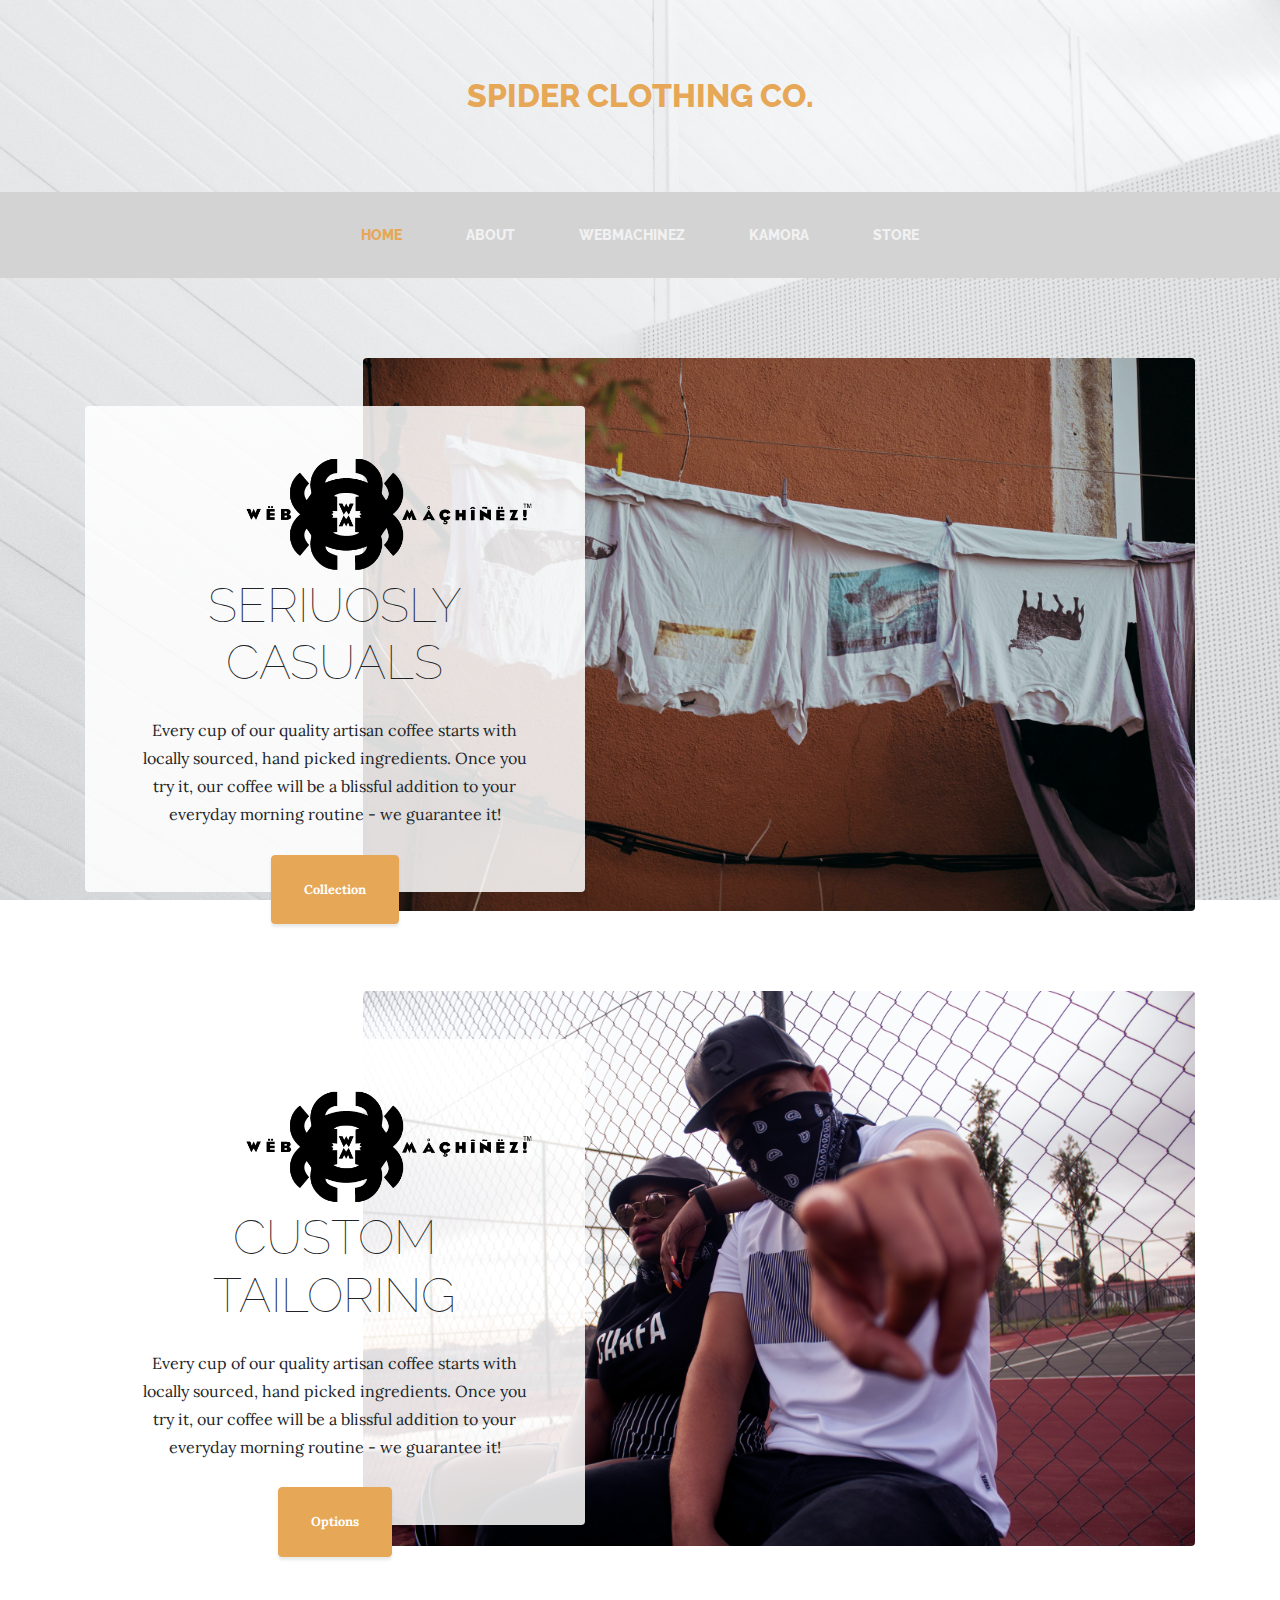
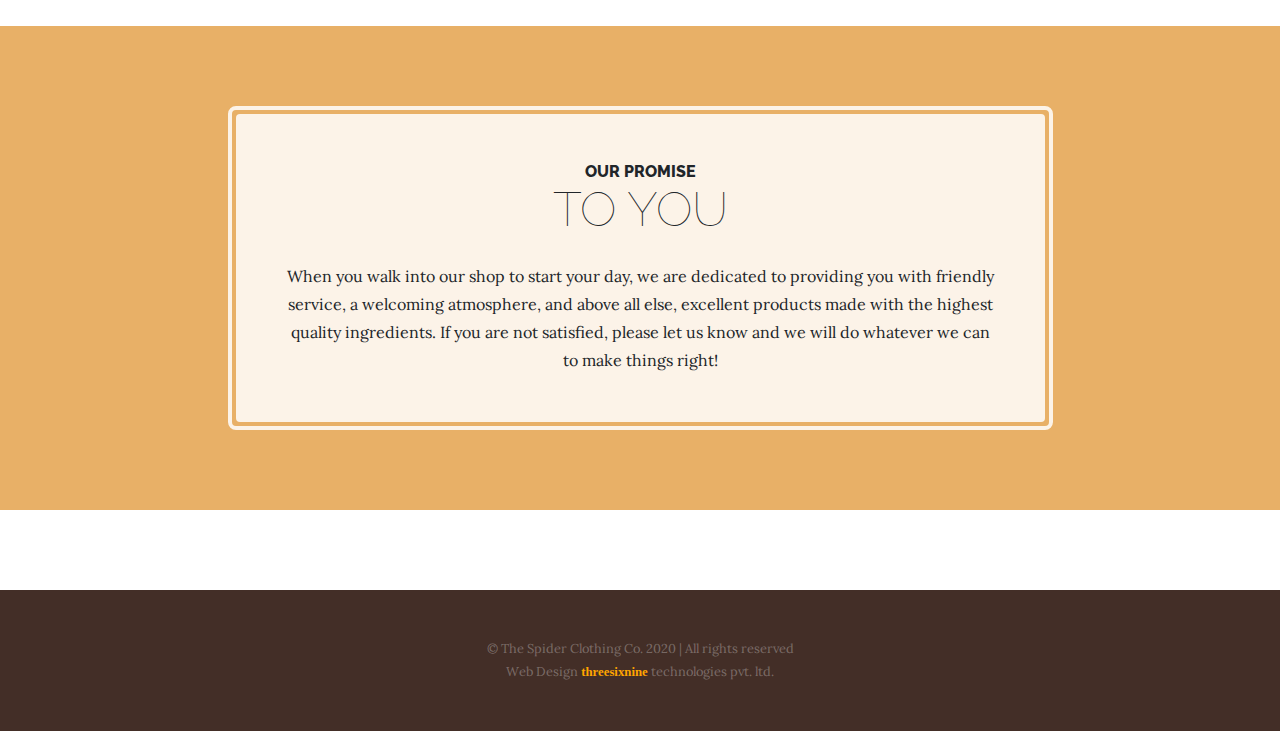
==== index.html @ d6ed0665 "Interim Version" ====
<!DOCTYPE html>
<html lang="en">

<head>

  <meta charset="utf-8">
  <meta name="viewport" content="width=device-width, initial-scale=1, shrink-to-fit=no">
  <meta name="description" content="">
  <meta name="author" content="">

  <title>Spider Clothing Co.</title>

  <!-- Bootstrap core CSS -->
  <link href="vendor/bootstrap/css/bootstrap.min.css" rel="stylesheet">

  <!-- Custom fonts for this template -->
  <link href="https://fonts.googleapis.com/css?family=Raleway:100,100i,200,200i,300,300i,400,400i,500,500i,600,600i,700,700i,800,800i,900,900i" rel="stylesheet">
  <link href="https://fonts.googleapis.com/css?family=Lora:400,400i,700,700i" rel="stylesheet">

  <!-- Custom styles for this template -->
  <link href="css/business-casual.min.css" rel="stylesheet">

</head>

<body>

  <h1 class="site-heading text-center text-white d-none d-lg-block">
    <!-- <span class="site-heading-upper text-primary mb-3">we dress you for everything under the sun</span> -->
    <!-- <span class="site-heading-lower">Spider</span>
    <br>     -->
    <span class="site-heading-upper text-primary mb-3">Spider Clothing Co.</span>
  </h1>

  <!-- Navigation -->
  <nav class="navbar navbar-expand-lg navbar-dark py-lg-4" id="mainNav">
    <div class="container">
      <a class="navbar-brand text-uppercase text-expanded font-weight-bold d-lg-none" href="#">Spider Clothing Co.</a>
      <button class="navbar-toggler" type="button" data-toggle="collapse" data-target="#navbarResponsive" aria-controls="navbarResponsive" aria-expanded="false" aria-label="Toggle navigation">
        <span class="navbar-toggler-icon"></span>
      </button>
      <div class="collapse navbar-collapse" id="navbarResponsive">
        <ul class="navbar-nav mx-auto">
          <li class="nav-item active px-lg-4">
            <a class="nav-link text-uppercase text-expanded" href="index.html">Home
              <span class="sr-only">(current)</span>
            </a>
          </li>
          <li class="nav-item px-lg-4">
            <a class="nav-link text-uppercase text-expanded" href="about.html">About</a>
          </li>
          <li class="nav-item px-lg-4">
            <a class="nav-link text-uppercase text-expanded" href="products.html">webmachinez</a>
          </li>
          <li class="nav-item px-lg-4">
            <a class="nav-link text-uppercase text-expanded" href="products-1.html">kamora</a>
          </li>
          <li class="nav-item px-lg-4">
            <a class="nav-link text-uppercase text-expanded" href="store.html">Store</a>
          </li>
        </ul>
      </div>
    </div>
  </nav>

  <section class="page-section clearfix">
    <div class="container">
      <div class="intro">
        <img class="intro-img img-fluid mb-3 mb-lg-0 rounded" src="img/intro.jpg" alt="">
        <div class="intro-text left-0 text-center bg-faded p-5 rounded">
          <h2 class="section-heading mb-4">
            <img class="intro-img img-fluid mb-3 mb-lg-0 rounded" src="img/WebMachinez-logo-TRANSPARENT BG.png" alt="">
            <span class="section-heading-lower">Seriuosly Casuals</span>
          </h2>
          <p class="mb-3">Every cup of our quality artisan coffee starts with locally sourced, 
            hand picked ingredients. Once you try it, our coffee will be a blissful addition to your everyday morning 
            routine - we guarantee it!
          </p>
          <div class="intro-button mx-auto">
            <a class="btn btn-primary btn-xl" href="#">Collection</a>
          </div>
        </div>
      </div>
    </div>
  </section>

  <section class="page-section clearfix">
    <div class="container">
      <div class="intro">
        <img class="intro-img img-fluid mb-3 mb-lg-0 rounded" src="img/intro2.jpg" alt="">
        <div class="intro-text left-0 text-center bg-faded p-5 rounded">
          <h2 class="section-heading mb-4">
            <img class="intro-img img-fluid mb-3 mb-lg-0 rounded" src="img/WebMachinez-logo-TRANSPARENT BG.png" alt="">
            <span class="section-heading-lower">Custom Tailoring</span>
          </h2>
          <p class="mb-3">Every cup of our quality artisan coffee starts with locally sourced, 
            hand picked ingredients. Once you try it, our coffee will be a blissful addition to your everyday morning 
            routine - we guarantee it!
          </p>
          <div class="intro-button mx-auto">
            <a class="btn btn-primary btn-xl" href="#">Options</a>
          </div>
        </div>
      </div>
    </div>
  </section>

  <section class="page-section cta">
    <div class="container">
      <div class="row">
        <div class="col-xl-9 mx-auto">
          <div class="cta-inner text-center rounded">
            <h2 class="section-heading mb-4">
              <span class="section-heading-upper">Our Promise</span>
              <span class="section-heading-lower">To You</span>
            </h2>
            <p class="mb-0">When you walk into our shop to start your day, we are dedicated to providing you with friendly service, a welcoming atmosphere, and above all else, excellent products made with the highest quality ingredients. If you are not satisfied, please let us know and we will do whatever we can to make things right!</p>
          </div>
        </div>
      </div>
    </div>
  </section>

  <footer class="footer text-faded text-center py-5">
    <div class="container">
      <p class="m-0 small">&copy; The Spider Clothing Co. 2020 | All rights reserved</p>
      <p class="m-0 small">Web Design <a href="#" style="font-family: Gotu; font-weight: bold; color: orange;">threesixnine</a> 
        technologies pvt. ltd. </p>
    </div>
  </footer>

  <!-- Bootstrap core JavaScript -->
  <script src="vendor/jquery/jquery.min.js"></script>
  <script src="vendor/bootstrap/js/bootstrap.bundle.min.js"></script>

</body>

</html>
---- css/business-casual.min.css ----
/*!
 * Start Bootstrap - Business Casual v5.0.9 (https://startbootstrap.com/template-overviews/business-casual)
 * Copyright 2013-2019 Start Bootstrap
 * Licensed under MIT (https://github.com/BlackrockDigital/startbootstrap-business-casual/blob/master/LICENSE)
 */body{font-family:Lora;background-image:url(../img/bg.jpg);background-attachment:fixed;background-position:center;background-size:cover}h1,h2,h3,h4,h5,h6{font-family:Raleway}p{line-height:1.75}.text-faded{color:rgba(255,255,255,.3)}.site-heading{margin-top:5rem;margin-bottom:5rem;text-transform:uppercase;line-height:1;font-family:Raleway}.site-heading .site-heading-upper{display:block;font-size:2rem;font-weight:800}.site-heading .site-heading-lower{font-size:5rem;font-weight:100;line-height:4rem}.page-section{margin-top:5rem;margin-bottom:5rem}.section-heading{text-transform:uppercase}.section-heading .section-heading-upper{display:block;font-size:1rem;font-weight:800}.section-heading .section-heading-lower{display:block;font-size:3rem;font-weight:100}.bg-faded{background-color:rgba(255,255,255,.85)}#mainNav{background-color:lightgrey;font-family:Raleway}#mainNav .navbar-brand{color:#e6a756}#mainNav .navbar-nav .nav-item .nav-link{color:rgba(255,255,255,.7);font-weight:800}#mainNav .navbar-nav .nav-item.active .nav-link{color:#e6a756}@media (min-width:992px){#mainNav .navbar-nav .nav-item .nav-link{font-size:.9rem}#mainNav .navbar-nav .nav-item .nav-link:hover{color:rgba(255,255,255,.4)}#mainNav .navbar-nav .nav-item.active .nav-link:hover{color:#e6a756}}.btn-xl{font-weight:700;font-size:.8rem;padding-top:1.5rem;padding-bottom:1.5rem;padding-left:2rem;padding-right:2rem}.intro{position:relative}@media (min-width:992px){.intro .intro-img{width:75%;float:right}.intro .intro-text{left:0;width:60%;margin-top:3rem;position:absolute}.intro .intro-text .intro-button{width:100%;left:0;position:absolute;bottom:-2rem}}@media (min-width:1200px){.intro .intro-text{width:45%}}.cta{padding-top:5rem;padding-bottom:5rem;background-color:rgba(230,167,86,.9)}.cta .cta-inner{position:relative;padding:3rem;margin:.5rem;background-color:rgba(255,255,255,.85)}.cta .cta-inner:before{border-radius:.5rem;content:'';position:absolute;top:-.5rem;bottom:-.5rem;left:-.5rem;right:-.5rem;border:.25rem solid rgba(255,255,255,.85)}@media (min-width:992px){.about-heading .about-heading-img{position:relative;z-index:0}.about-heading .about-heading-content{margin-top:-5rem;position:relative;z-index:1}}@media (min-width:992px){.product-item .product-item-title{position:relative;z-index:1;margin-bottom:-3rem}.product-item .product-item-img{position:relative;z-index:0;max-width:60vw}.product-item .product-item-description{position:relative;z-index:1;margin-top:-3rem;max-width:50vw}}.list-hours{font-size:.9rem}.list-hours .list-hours-item{border-bottom:1px solid rgba(230,167,86,.5);padding-bottom:.25rem;margin-bottom:1rem;font-style:italic}.list-hours .list-hours-item.today{font-weight:700;color:#e6a756}@media (min-width:992px){.list-hours{width:50%;font-size:1.1rem}}.address strong{font-size:1.2rem}.footer{background-color:rgba(47,23,15,.9)}.text-primary{color:#e6a756!important}.bg-primary{background-color:#e6a756!important}.btn{box-shadow:0 3px 3px 0 rgba(33,37,41,.1)}.btn-primary{background-color:#e6a756;border-color:#e6a756}.btn-primary:active,.btn-primary:focus,.btn-primary:hover{background-color:#df902a;border-color:#df902a}.font-weight-light{font-weight:100!important}
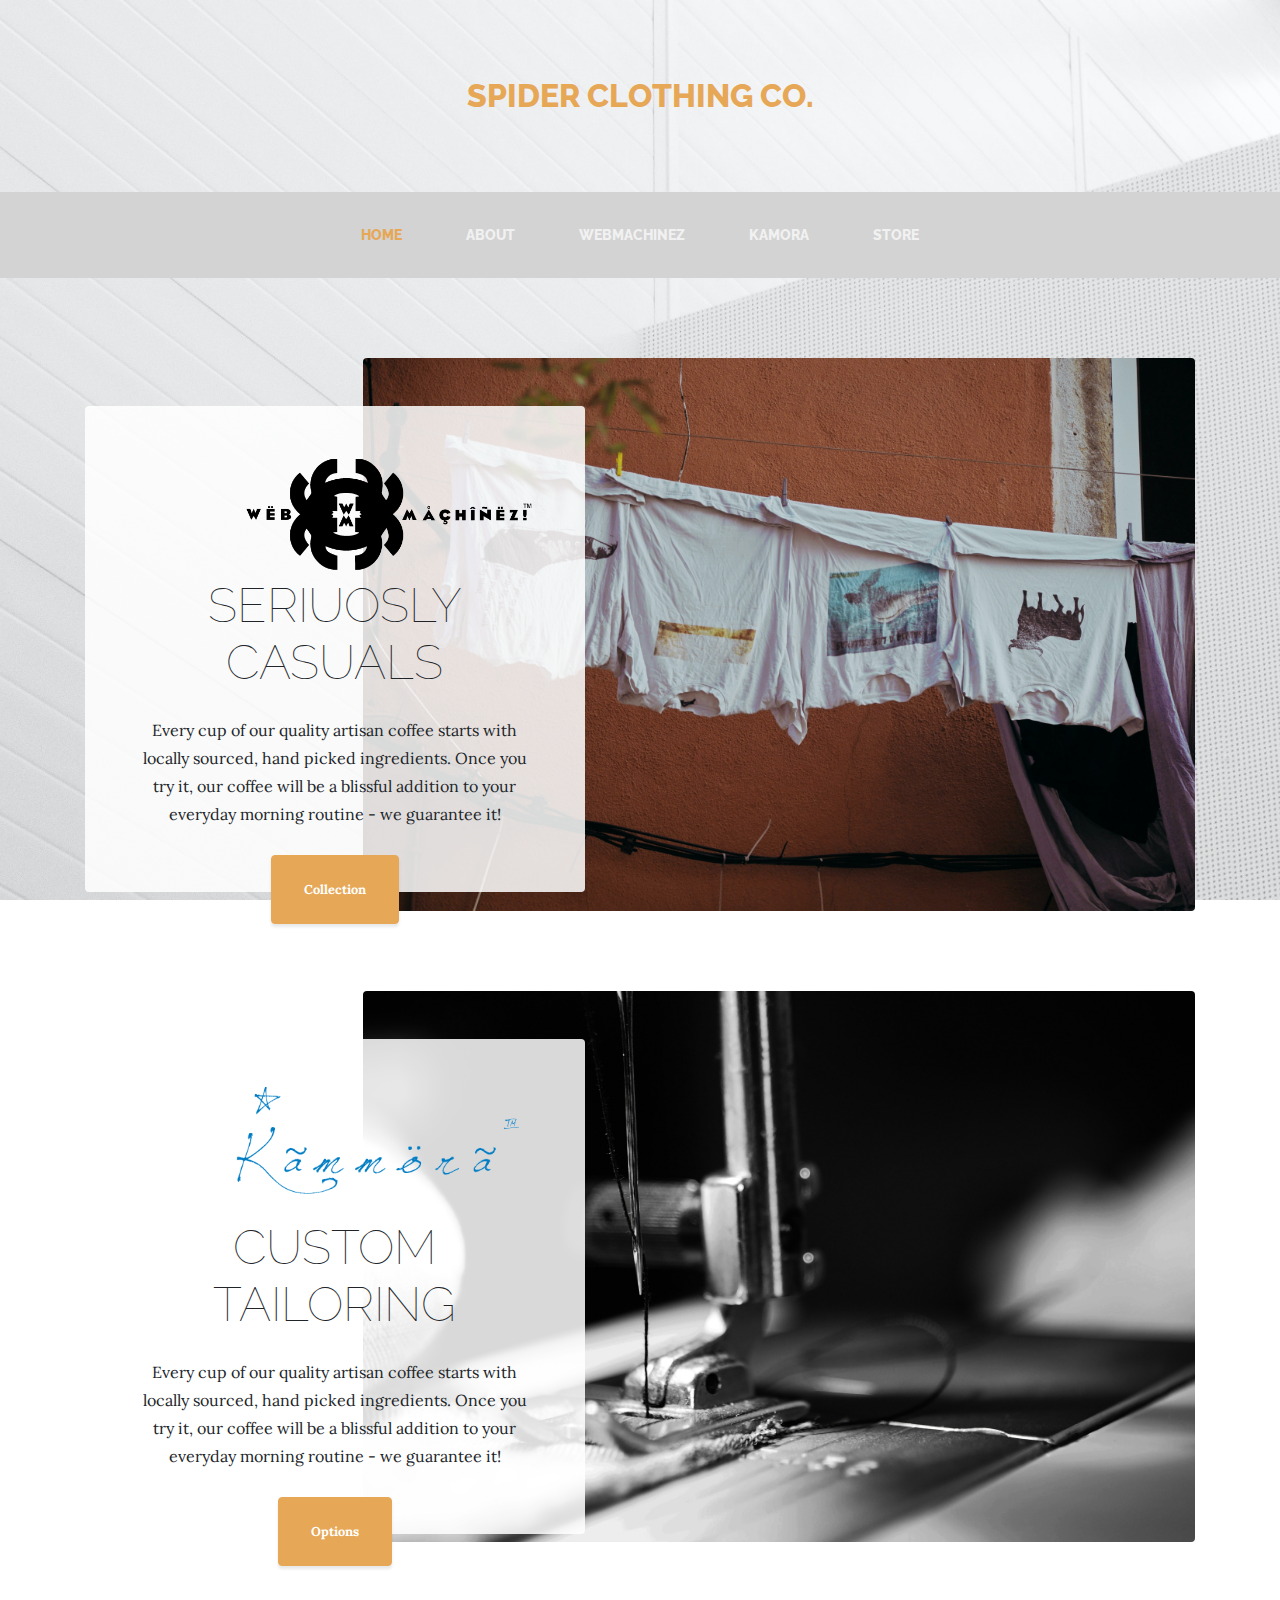
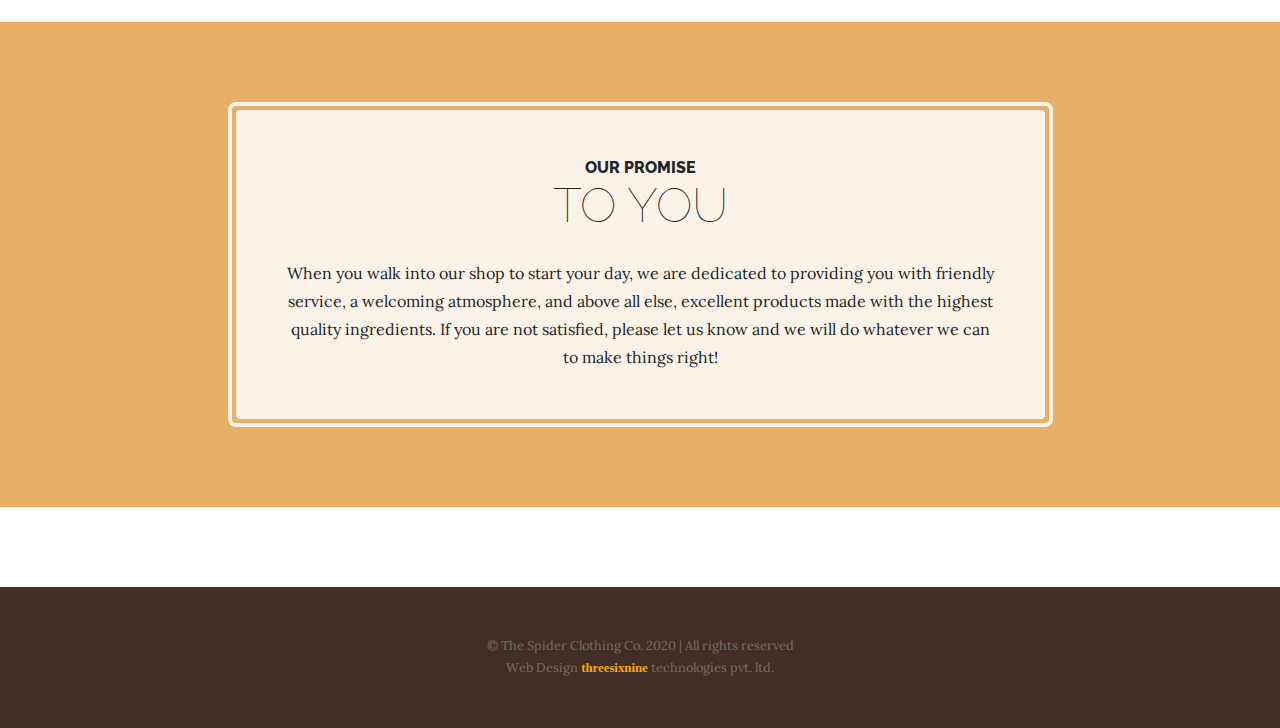
==== commit a61abcf4: "Interim 2" ====
--- a/index.html
+++ b/index.html
@@ -76,7 +76,7 @@
             routine - we guarantee it!
           </p>
           <div class="intro-button mx-auto">
-            <a class="btn btn-primary btn-xl" href="#">Collection</a>
+            <a class="btn btn-primary btn-xl" href="products.html">Collection</a>
           </div>
         </div>
       </div>
@@ -89,7 +89,7 @@
         <img class="intro-img img-fluid mb-3 mb-lg-0 rounded" src="img/intro2.jpg" alt="">
         <div class="intro-text left-0 text-center bg-faded p-5 rounded">
           <h2 class="section-heading mb-4">
-            <img class="intro-img img-fluid mb-3 mb-lg-0 rounded" src="img/WebMachinez-logo-TRANSPARENT BG.png" alt="">
+            <img class="intro-img img-fluid mb-3 mb-lg-0 rounded" src="img/KAMMORA.png" alt="">
             <span class="section-heading-lower">Custom Tailoring</span>
           </h2>
           <p class="mb-3">Every cup of our quality artisan coffee starts with locally sourced, 
@@ -97,7 +97,7 @@
             routine - we guarantee it!
           </p>
           <div class="intro-button mx-auto">
-            <a class="btn btn-primary btn-xl" href="#">Options</a>
+            <a class="btn btn-primary btn-xl" href="products-1.html">Options</a>
           </div>
         </div>
       </div>
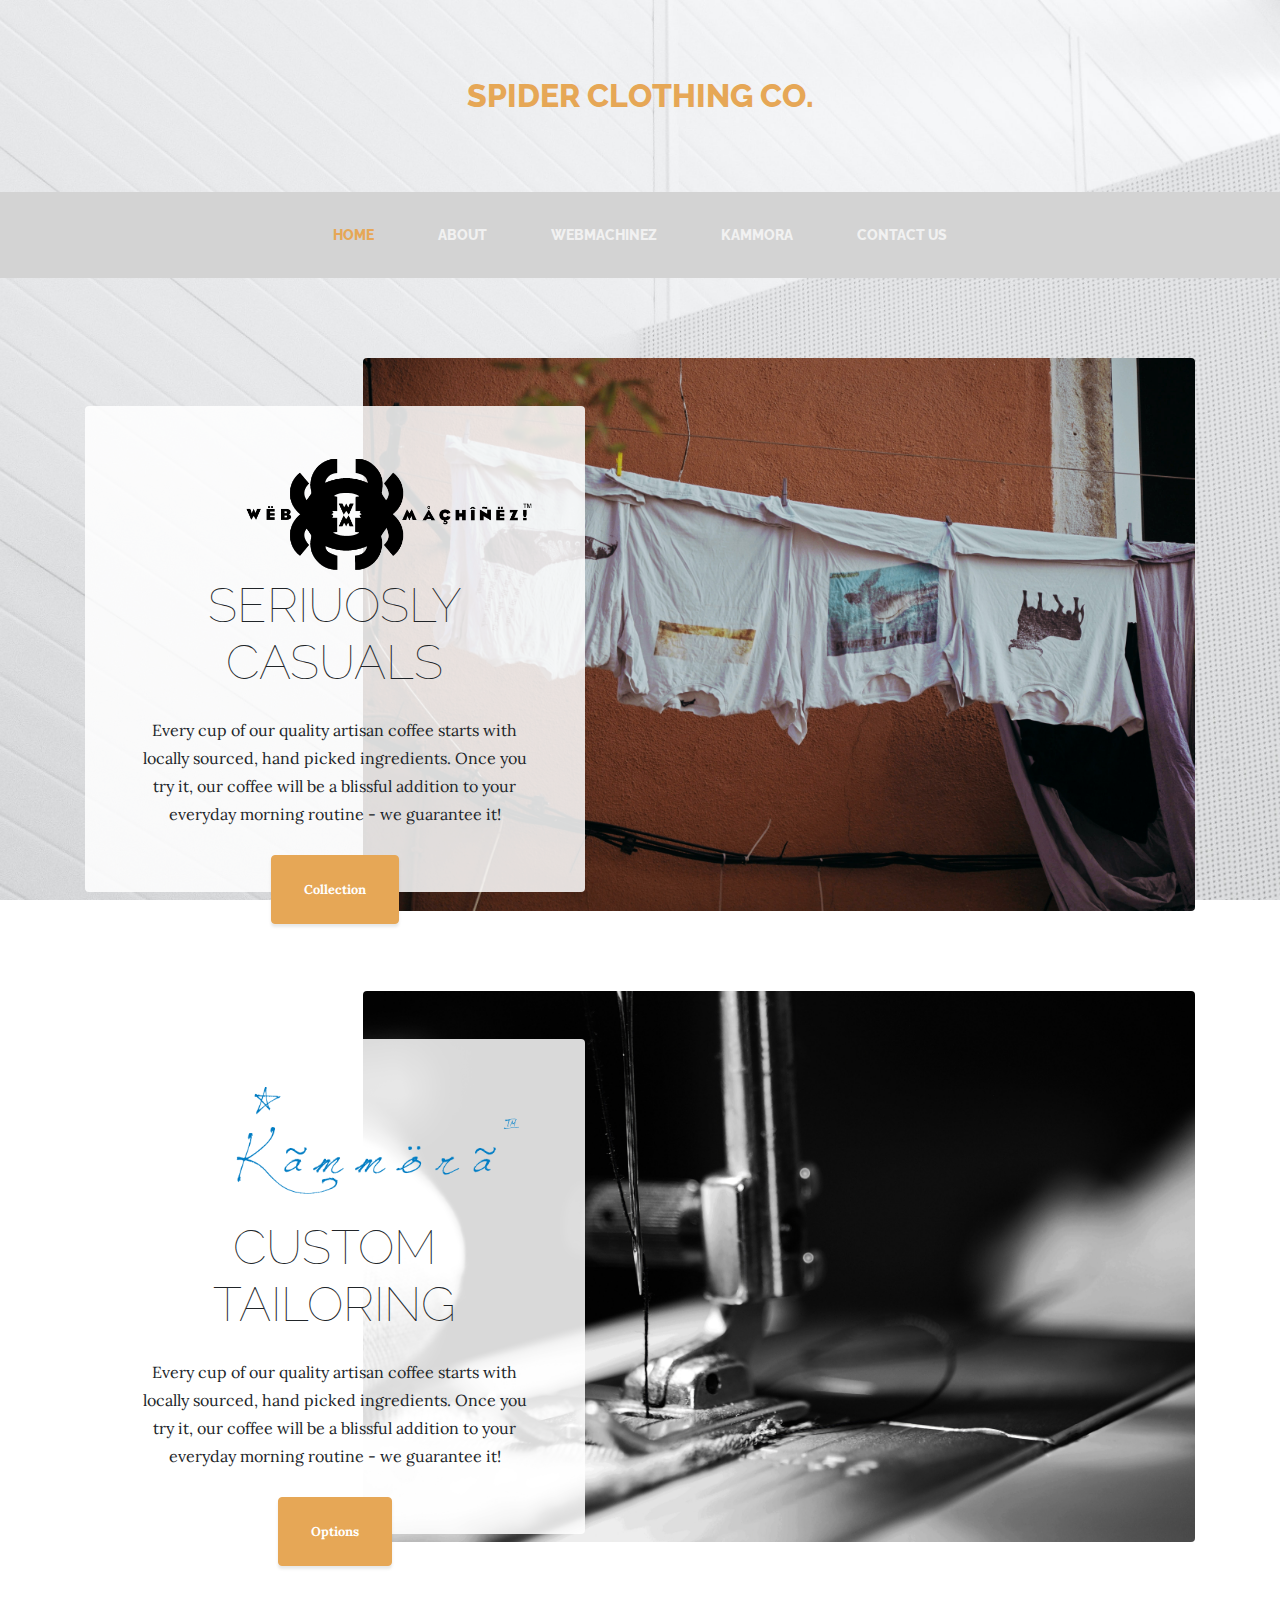
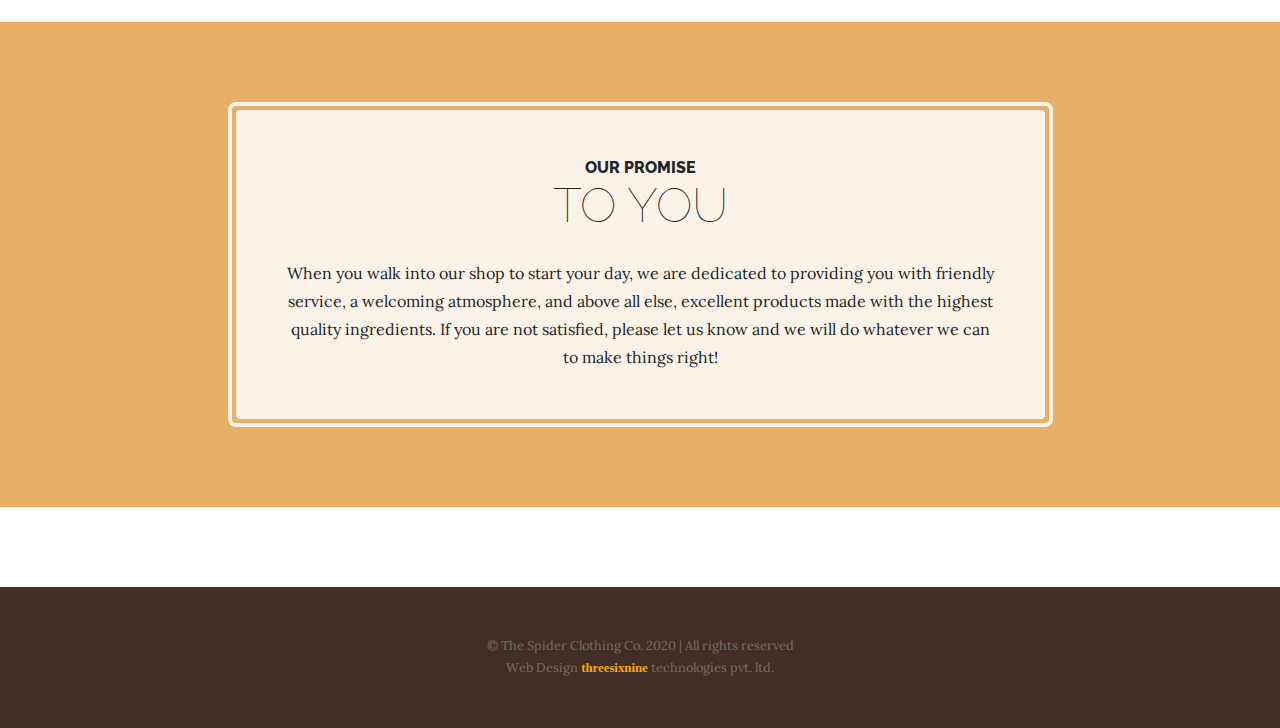
==== commit 4524a7ae: "Add files via upload" ====
--- a/index.html
+++ b/index.html
@@ -52,10 +52,10 @@
             <a class="nav-link text-uppercase text-expanded" href="products.html">webmachinez</a>
           </li>
           <li class="nav-item px-lg-4">
-            <a class="nav-link text-uppercase text-expanded" href="products-1.html">kamora</a>
+            <a class="nav-link text-uppercase text-expanded" href="products-1.html">kammora</a>
           </li>
           <li class="nav-item px-lg-4">
-            <a class="nav-link text-uppercase text-expanded" href="store.html">Store</a>
+            <a class="nav-link text-uppercase text-expanded" href="store.html">Contact Us</a>
           </li>
         </ul>
       </div>
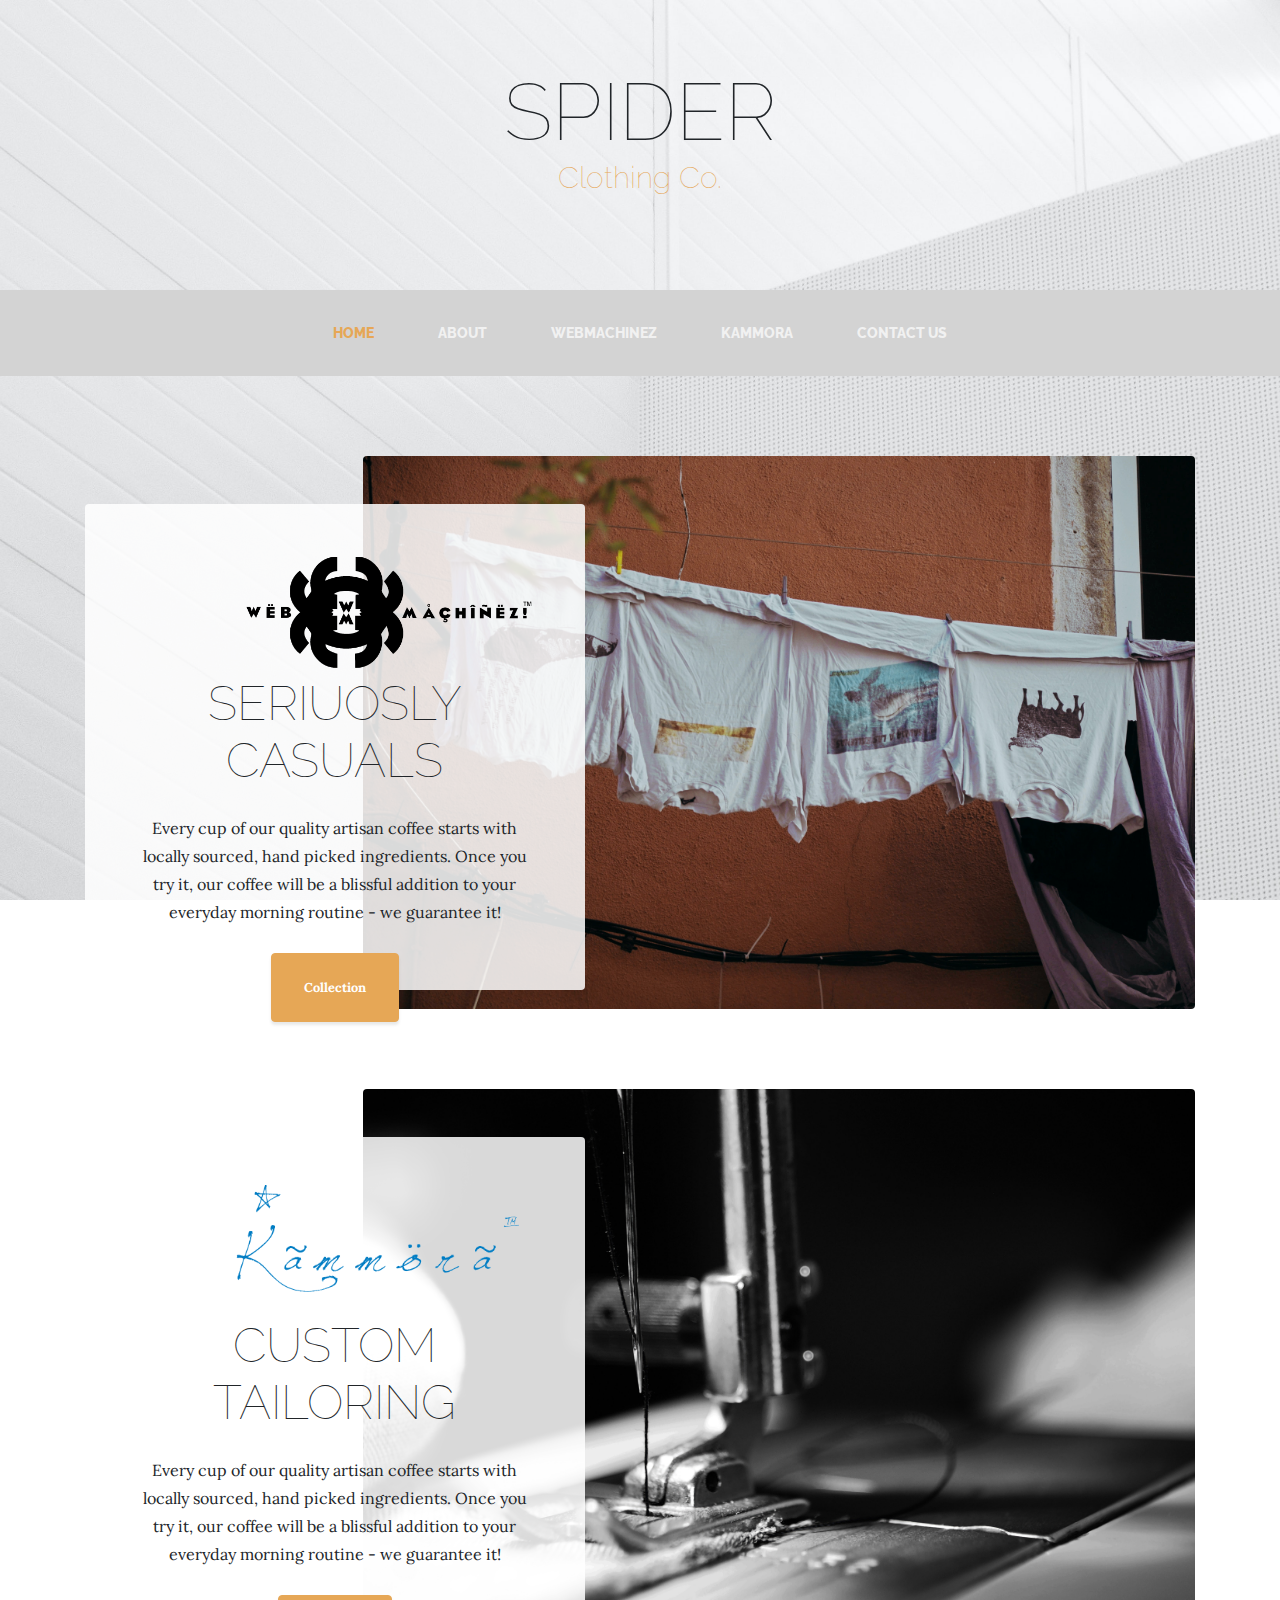
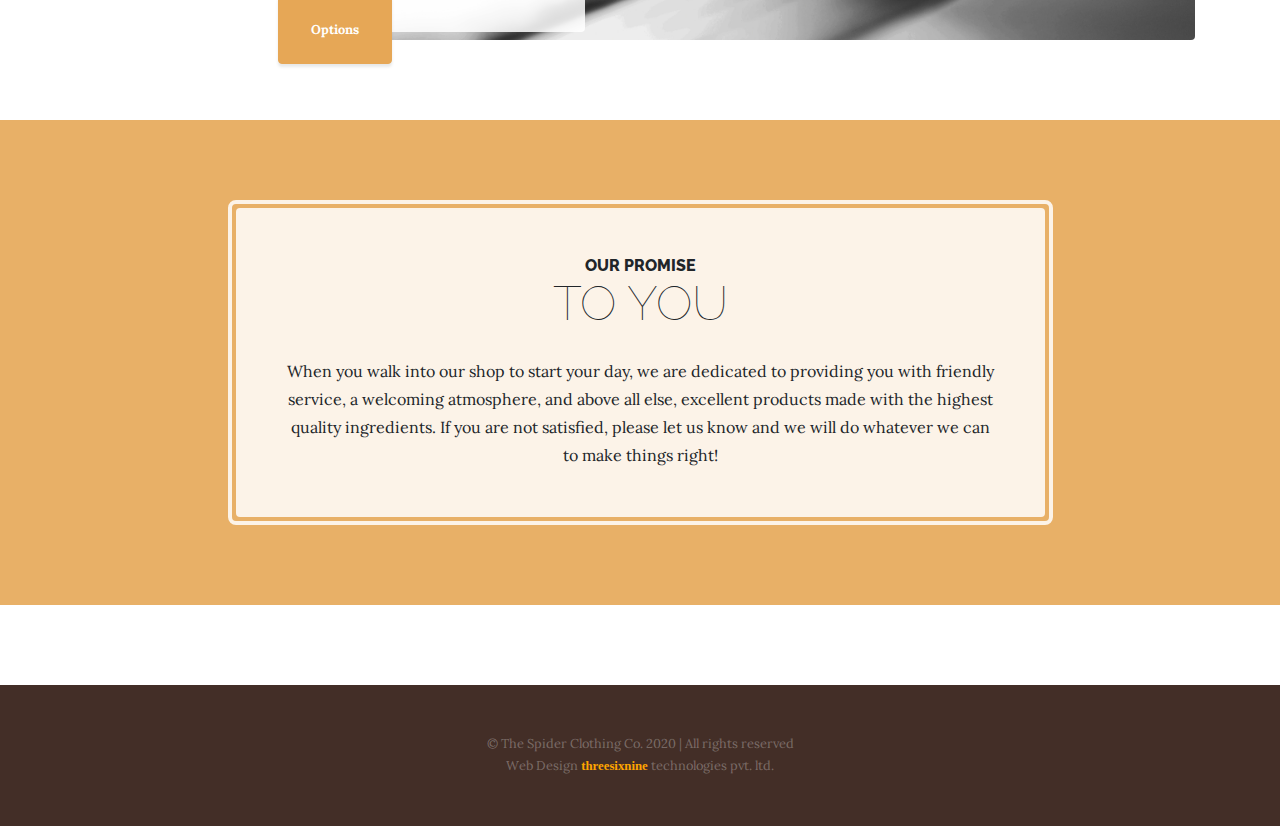
==== commit f13ea22d: "Add files via upload" ====
--- a/index.html
+++ b/index.html
@@ -24,11 +24,9 @@
 
 <body>
 
-  <h1 class="site-heading text-center text-white d-none d-lg-block">
-    <!-- <span class="site-heading-upper text-primary mb-3">we dress you for everything under the sun</span> -->
-    <!-- <span class="site-heading-lower">Spider</span>
-    <br>     -->
-    <span class="site-heading-upper text-primary mb-3">Spider Clothing Co.</span>
+  <h1 class="site-heading text-center d-none d-lg-block">
+     <span class="site-heading-lower">Spider</span> <br>
+     <span class="site-heading-lower text-primary mb-3" style="font-size: 30px; text-transform: initial">Clothing Co.</span>     
   </h1>
 
   <!-- Navigation -->
